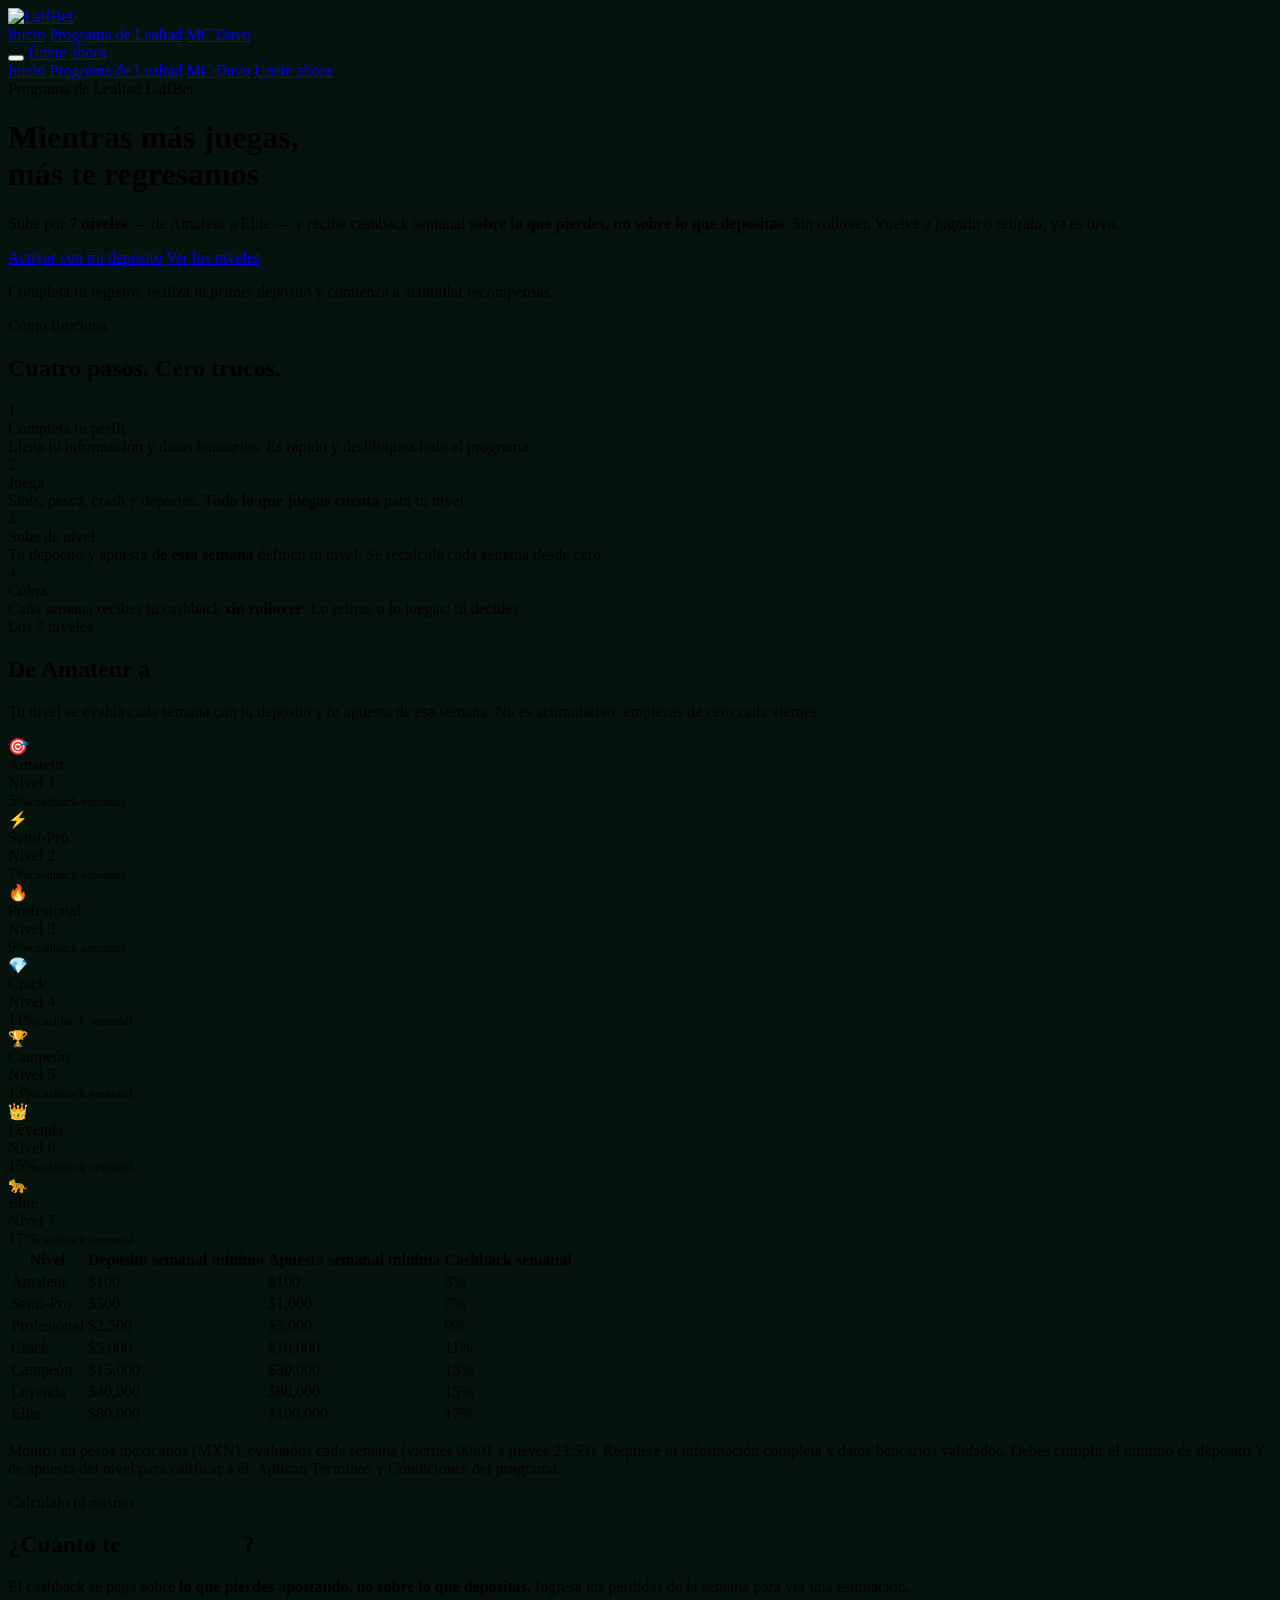
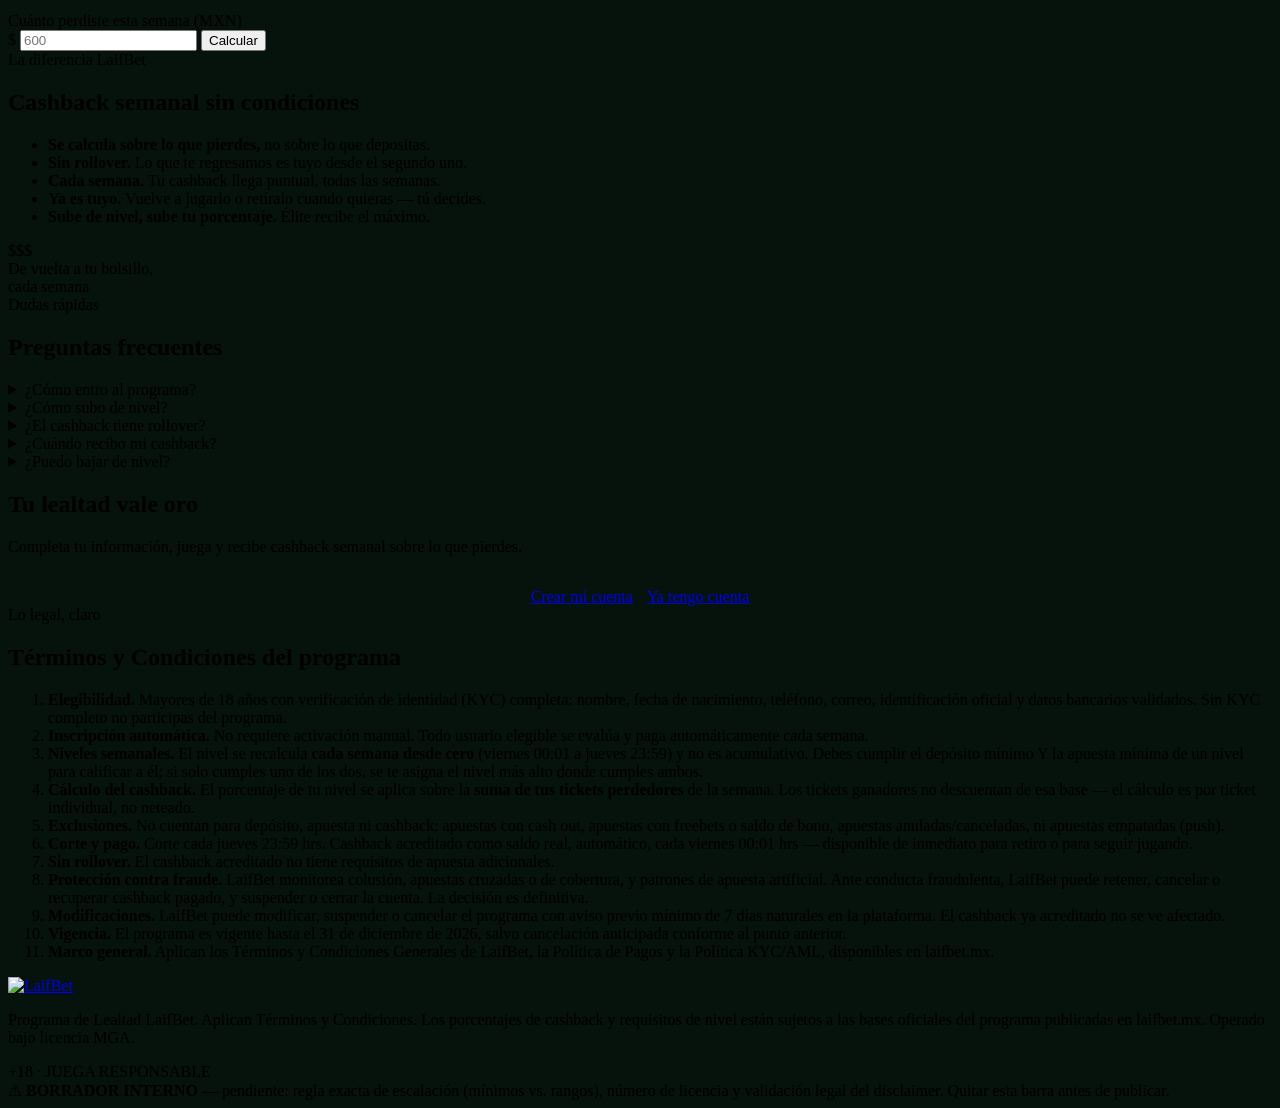
==== loyalty-program.html @ ebd6e674 "Add SEO and social media metadata to HTML files; create robots.txt and sitemap.xml - Included canoni" ====
<!DOCTYPE html>
<html lang="es" style="background:#06120C">
<head>
<meta charset="UTF-8">
<meta name="viewport" content="width=device-width, initial-scale=1.0">
<title>Programa de Lealtad — LaifBet</title>
<meta name="description" content="Sube de nivel en LaifBet y recibe cashback semanal sin rollover. 7 niveles, de Amateur a Élite. Vuelve a jugarlo o retíralo, ya es tuyo.">
<link rel="canonical" href="https://promociones.laifbet.mx/loyalty-program.html">
<meta name="robots" content="index, follow">

<meta property="og:type" content="website">
<meta property="og:site_name" content="LaifBet">
<meta property="og:locale" content="es_MX">
<meta property="og:url" content="https://promociones.laifbet.mx/loyalty-program.html">
<meta property="og:title" content="Programa de Lealtad — LaifBet">
<meta property="og:description" content="Sube de nivel en LaifBet y recibe cashback semanal sin rollover. 7 niveles, de Amateur a Élite. Vuelve a jugarlo o retíralo, ya es tuyo.">
<meta property="og:image" content="https://promociones.laifbet.mx/images/og-image.png">
<meta property="og:image:width" content="1731">
<meta property="og:image:height" content="909">
<meta property="og:image:alt" content="LaifBet">

<meta name="twitter:card" content="summary_large_image">
<meta name="twitter:title" content="Programa de Lealtad — LaifBet">
<meta name="twitter:description" content="Sube de nivel en LaifBet y recibe cashback semanal sin rollover. 7 niveles, de Amateur a Élite. Vuelve a jugarlo o retíralo, ya es tuyo.">
<meta name="twitter:image" content="https://promociones.laifbet.mx/images/og-image.png">

<link rel="icon" href="images/favicon.png" type="image/png">
<link rel="preload" href="fonts/hanken-grotesk-400-800.woff2" as="font" type="font/woff2" crossorigin>
<link rel="preload" href="fonts/saira-condensed-800.woff2" as="font" type="font/woff2" crossorigin>
<link rel="stylesheet" href="css/fonts.css">
<link rel="stylesheet" href="css/base.css">
<link rel="stylesheet" href="css/loyalty-program.css">
</head>
<body>

<nav class="topbar" id="topbar">
  <a href="index.html" class="logo"><img src="images/logo.webp" alt="LaifBet"></a>
  <div class="main-nav">
    <a href="index.html">Inicio</a>
    <a href="loyalty-program.html" class="active">Programa de Lealtad</a>
    <a href="mcddavo.html">MC Davo</a>
  </div>
  <button class="burger" id="burgerBtn" aria-label="Abrir menú" aria-expanded="false">
    <span></span><span></span><span></span>
  </button>
  <a class="nav-cta" href="#unete">Únete ahora</a>
</nav>
<div class="mobile-nav" id="mobileNav">
  <a href="index.html">Inicio</a>
  <a href="loyalty-program.html" class="active">Programa de Lealtad</a>
  <a href="mcddavo.html">MC Davo</a>
  <a class="nav-cta" href="#unete">Únete ahora</a>
</div>

<header class="hero">
  <div class="kicker badge">Programa de Lealtad LaifBet</div>
  <h1>Mientras más juegas,<br><span class="gold">más te regresamos</span></h1>
  <p class="sub">Sube por <b>7 niveles</b> — de Amateur a Élite — y recibe cashback semanal <b>sobre lo que pierdes, no sobre lo que depositas</b>. Sin rollover. Vuelve a jugarlo o retíralo, ya es tuyo.</p>
  <div class="ctas">
    <a class="btn-gold btn-oro" href="#unete">Activar con mi depósito</a>
    <a class="btn-ghost" href="#niveles">Ver los niveles</a>
  </div>
  <p class="req">Completa tu registro, realiza tu primer depósito y comienza a acumular recompensas.</p>
</header>

<section>
  <div class="sec-kicker">Cómo funciona</div>
  <h2>Cuatro pasos. Cero trucos.</h2>
  <div class="pasos">
    <div class="paso"><div class="n">1</div><div class="tt">Completa tu perfil</div><div class="dd">Llena tu información y datos bancarios. Es rápido y desbloquea todo el programa.</div></div>
    <div class="paso"><div class="n">2</div><div class="tt">Juega</div><div class="dd">Slots, pesca, crash y deportes. <b>Todo lo que juegas cuenta</b> para tu nivel.</div></div>
    <div class="paso"><div class="n">3</div><div class="tt">Sube de nivel</div><div class="dd">Tu depósito y apuesta <b>de esta semana</b> definen tu nivel. Se recalcula cada semana desde cero.</div></div>
    <div class="paso"><div class="n">4</div><div class="tt">Cobra</div><div class="dd">Cada semana recibes tu cashback <b>sin rollover</b>. Lo retiras o lo juegas: tú decides.</div></div>
  </div>
</section>

<section id="niveles" class="niveles-wrap">
  <div class="sec-kicker">Los 7 niveles</div>
  <h2>De Amateur a <span style="background:linear-gradient(180deg,var(--oro-brillo),var(--oro));-webkit-background-clip:text;background-clip:text;color:transparent">Élite</span></h2>
  <p class="sec-sub">Tu nivel se evalúa cada semana con tu depósito y tu apuesta de esa semana. No es acumulativo: empiezas de cero cada viernes.</p>

  <div class="escalera">
    <div class="nivel h1"><div class="ico">🎯</div><div class="nm">Amateur</div><div class="lv">Nivel 1</div><div class="cb">5%<small>cashback semanal</small></div></div>
    <div class="nivel h2"><div class="ico">⚡</div><div class="nm">Semi-Pro</div><div class="lv">Nivel 2</div><div class="cb">7%<small>cashback semanal</small></div></div>
    <div class="nivel h3"><div class="ico">🔥</div><div class="nm">Profesional</div><div class="lv">Nivel 3</div><div class="cb">9%<small>cashback semanal</small></div></div>
    <div class="nivel h4"><div class="ico">💎</div><div class="nm">Crack</div><div class="lv">Nivel 4</div><div class="cb">11%<small>cashback semanal</small></div></div>
    <div class="nivel h5"><div class="ico">🏆</div><div class="nm">Campeón</div><div class="lv">Nivel 5</div><div class="cb">13%<small>cashback semanal</small></div></div>
    <div class="nivel h6"><div class="ico">👑</div><div class="nm">Leyenda</div><div class="lv">Nivel 6</div><div class="cb">15%<small>cashback semanal</small></div></div>
    <div class="nivel h7"><div class="ico">🐆</div><div class="nm">Élite</div><div class="lv">Nivel 7</div><div class="cb">17%<small>cashback semanal</small></div></div>
  </div>
  <div class="req-tabla">
    <table>
      <thead><tr><th>Nivel</th><th>Depósito semanal mínimo</th><th>Apuesta semanal mínima</th><th>Cashback semanal</th></tr></thead>
      <tbody>
        <tr><td class="tnm">Amateur</td><td class="num">$100</td><td class="num">$100</td><td class="cbnum">5%</td></tr>
        <tr><td class="tnm">Semi-Pro</td><td class="num">$500</td><td class="num">$1,000</td><td class="cbnum">7%</td></tr>
        <tr><td class="tnm">Profesional</td><td class="num">$2,500</td><td class="num">$5,000</td><td class="cbnum">9%</td></tr>
        <tr><td class="tnm">Crack</td><td class="num">$5,000</td><td class="num">$10,000</td><td class="cbnum">11%</td></tr>
        <tr><td class="tnm">Campeón</td><td class="num">$15,000</td><td class="num">$30,000</td><td class="cbnum">13%</td></tr>
        <tr><td class="tnm">Leyenda</td><td class="num">$40,000</td><td class="num">$80,000</td><td class="cbnum">15%</td></tr>
        <tr><td class="tnm">Élite</td><td class="num">$80,000</td><td class="num">$100,000</td><td class="cbnum">17%</td></tr>
      </tbody>
    </table>
    <p class="tabla-nota">Montos en pesos mexicanos (MXN), evaluados cada semana (viernes 00:01 a jueves 23:59). Requiere tu información completa y datos bancarios validados. Debes cumplir el mínimo de depósito Y de apuesta del nivel para calificar a él. Aplican Términos y Condiciones del programa.</p>
  </div>
</section>

<section class="calc-sec" id="calculadora">
  <div class="sec-kicker">Calcúlalo tú mismo</div>
  <h2>¿Cuánto te <span style="background:linear-gradient(180deg,var(--oro-brillo),var(--oro));-webkit-background-clip:text;background-clip:text;color:transparent">regresamos</span>?</h2>
  <p class="sec-sub">El cashback se paga sobre <b>lo que pierdes apostando, no sobre lo que depositas.</b> Ingresa tus pérdidas de la semana para ver una estimación.</p>
  <div class="calc">
    <div class="calc-in">
      <label for="perd">Cuánto perdiste esta semana (MXN)</label>
      <div class="calc-row">
        <span class="peso">$</span>
        <input type="number" id="perd" min="0" placeholder="600" inputmode="numeric">
        <button class="btn-gold btn-oro calc-btn" onclick="calc()">Calcular</button>
      </div>
    </div>
    <div class="calc-out" id="out" style="display:none">
      <div class="co-nivel">Tu nivel esta semana: <b id="oNivel">—</b></div>
      <div class="co-pct" id="oPct">—</div>
      <div class="co-lbl">estimado de cashback semanal</div>
      <div class="co-ej" id="oEj"></div>
    </div>
  </div>
</section>

<div class="cash">
  <div class="tx">
    <div class="sec-kicker">La diferencia LaifBet</div>
    <h2>Cashback semanal <span class="gold-soft">sin condiciones</span></h2>
    <ul>
      <li><b>Se calcula sobre lo que pierdes,</b> no sobre lo que depositas.</li>
      <li><b>Sin rollover.</b> Lo que te regresamos es tuyo desde el segundo uno.</li>
      <li><b>Cada semana.</b> Tu cashback llega puntual, todas las semanas.</li>
      <li><b>Ya es tuyo.</b> Vuelve a jugarlo o retíralo cuando quieras — tú decides.</li>
      <li><b>Sube de nivel, sube tu porcentaje.</b> Élite recibe el máximo.</li>
    </ul>
  </div>
  <div class="big">
    <div class="pct">$$$</div>
    <div class="lbl">De vuelta a tu bolsillo,<br>cada semana</div>
  </div>
</div>

<section class="faq">
  <div class="sec-kicker">Dudas rápidas</div>
  <h2>Preguntas frecuentes</h2>
  <details><summary>¿Cómo entro al programa?</summary><p>Completa tu registro, realiza un depósito con dinero real y comienza a jugar. Una vez que cumplas los requisitos, empezarás a acumular puntos y avanzar de nivel automáticamente.</p></details>
  <details><summary>¿Cómo subo de nivel?</summary><p>Con tu <b>depósito y apuesta de esa semana</b>. Debes cumplir ambos mínimos del nivel. El sistema lo calcula automáticamente en cada corte.</p></details>
  <details><summary>¿El cashback tiene rollover?</summary><p><b>No.</b> El cashback semanal de LaifBet no tiene requisitos de apuesta. Puedes retirarlo directamente.</p></details>
  <details><summary>¿Cuándo recibo mi cashback?</summary><p>Se acredita <b>cada viernes 00:01 hrs</b>, con base en tu nivel de la semana que acaba de cerrar (corte jueves 23:59 hrs).</p></details>
  <details><summary>¿Puedo bajar de nivel?</summary><p>Sí. Tu nivel <b>se recalcula cada semana desde cero</b> — no es permanente ni acumulativo. Depende solo de tu actividad de esa semana.</p></details>
</section>

<section class="final" id="unete">
  <h2>Tu lealtad <span class="gold-soft">vale oro</span></h2>
  <p class="sec-sub" style="margin:14px auto 0">Completa tu información, juega y recibe cashback semanal sobre lo que pierdes.</p>
  <div class="ctas" style="margin-top:32px;display:flex;justify-content:center;gap:14px;flex-wrap:wrap">
    <a class="btn-gold btn-oro" href="https://laifbet.mx">Crear mi cuenta</a>
    <a class="btn-ghost" href="https://laifbet.mx">Ya tengo cuenta</a>
  </div>
</section>

<section class="tyc" id="terminos">
  <div class="sec-kicker">Lo legal, claro</div>
  <h2>Términos y Condiciones del programa</h2>
  <ol class="tyc-lista">
    <li><b>Elegibilidad.</b> Mayores de 18 años con verificación de identidad (KYC) completa: nombre, fecha de nacimiento, teléfono, correo, identificación oficial y datos bancarios validados. Sin KYC completo no participas del programa.</li>
    <li><b>Inscripción automática.</b> No requiere activación manual. Todo usuario elegible se evalúa y paga automáticamente cada semana.</li>
    <li><b>Niveles semanales.</b> El nivel se recalcula <b>cada semana desde cero</b> (viernes 00:01 a jueves 23:59) y no es acumulativo. Debes cumplir el depósito mínimo Y la apuesta mínima de un nivel para calificar a él; si solo cumples uno de los dos, se te asigna el nivel más alto donde cumples ambos.</li>
    <li><b>Cálculo del cashback.</b> El porcentaje de tu nivel se aplica sobre la <b>suma de tus tickets perdedores</b> de la semana. Los tickets ganadores no descuentan de esa base — el cálculo es por ticket individual, no neteado.</li>
    <li><b>Exclusiones.</b> No cuentan para depósito, apuesta ni cashback: apuestas con cash out, apuestas con freebets o saldo de bono, apuestas anuladas/canceladas, ni apuestas empatadas (push).</li>
    <li><b>Corte y pago.</b> Corte cada jueves 23:59 hrs. Cashback acreditado como saldo real, automático, cada viernes 00:01 hrs — disponible de inmediato para retiro o para seguir jugando.</li>
    <li><b>Sin rollover.</b> El cashback acreditado no tiene requisitos de apuesta adicionales.</li>
    <li><b>Protección contra fraude.</b> LaifBet monitorea colusión, apuestas cruzadas o de cobertura, y patrones de apuesta artificial. Ante conducta fraudulenta, LaifBet puede retener, cancelar o recuperar cashback pagado, y suspender o cerrar la cuenta. La decisión es definitiva.</li>
    <li><b>Modificaciones.</b> LaifBet puede modificar, suspender o cancelar el programa con aviso previo mínimo de 7 días naturales en la plataforma. El cashback ya acreditado no se ve afectado.</li>
    <li><b>Vigencia.</b> El programa es vigente hasta el 31 de diciembre de 2026, salvo cancelación anticipada conforme al punto anterior.</li>
    <li><b>Marco general.</b> Aplican los Términos y Condiciones Generales de LaifBet, la Política de Pagos y la Política KYC/AML, disponibles en laifbet.mx.</li>
  </ol>
</section>

<footer>
  <a href="index.html" class="logo"><img src="images/logo.webp" alt="LaifBet"></a>
  <p class="legal">Programa de Lealtad LaifBet. Aplican Términos y Condiciones. Los porcentajes de cashback y requisitos de nivel están sujetos a las bases oficiales del programa publicadas en laifbet.mx. Operado bajo licencia MGA.</p>
  <div class="rs">+18 · JUEGA RESPONSABLE</div>
</footer>

<script src="js/nav.js"></script>
<script src="js/loyalty-program.js"></script>
<div class="draft">⚠ <b>BORRADOR INTERNO</b> — pendiente: regla exacta de escalación (mínimos vs. rangos), número de licencia y validación legal del disclaimer. Quitar esta barra antes de publicar.</div>
</body>
</html>
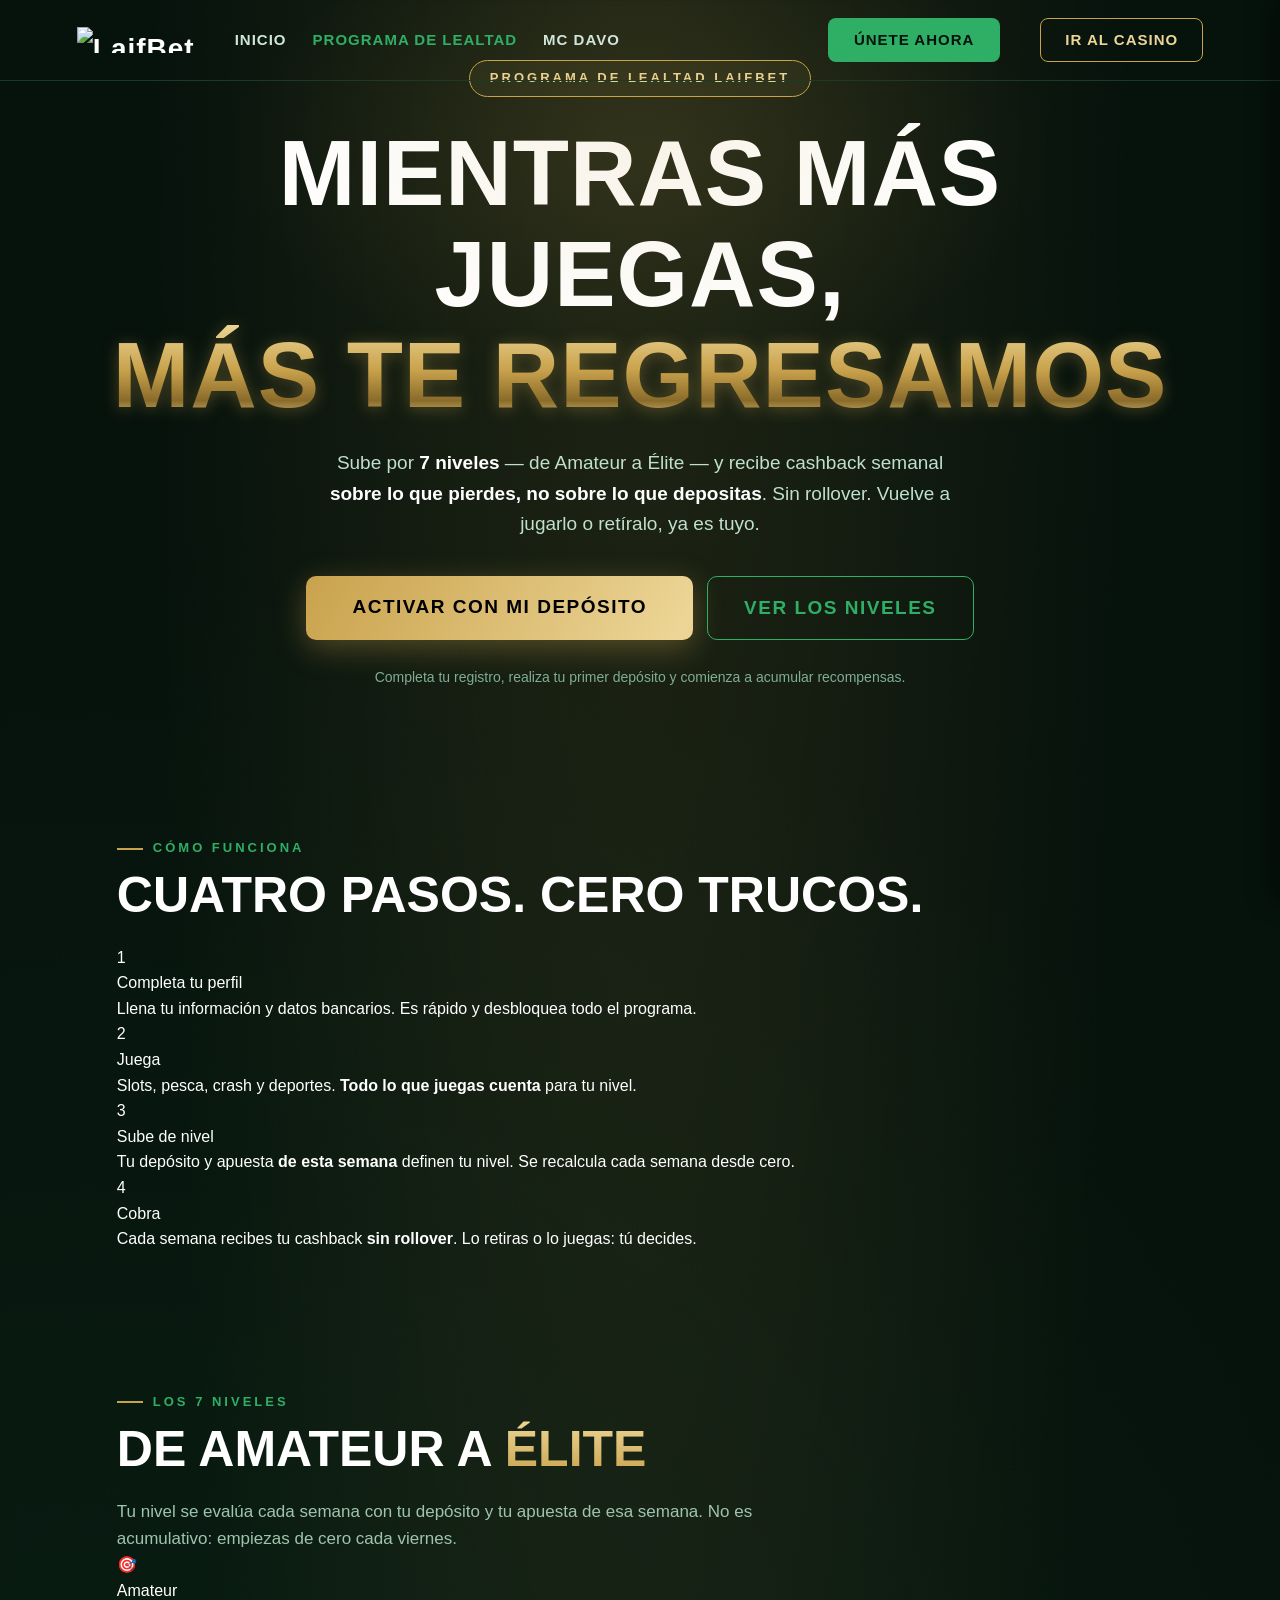
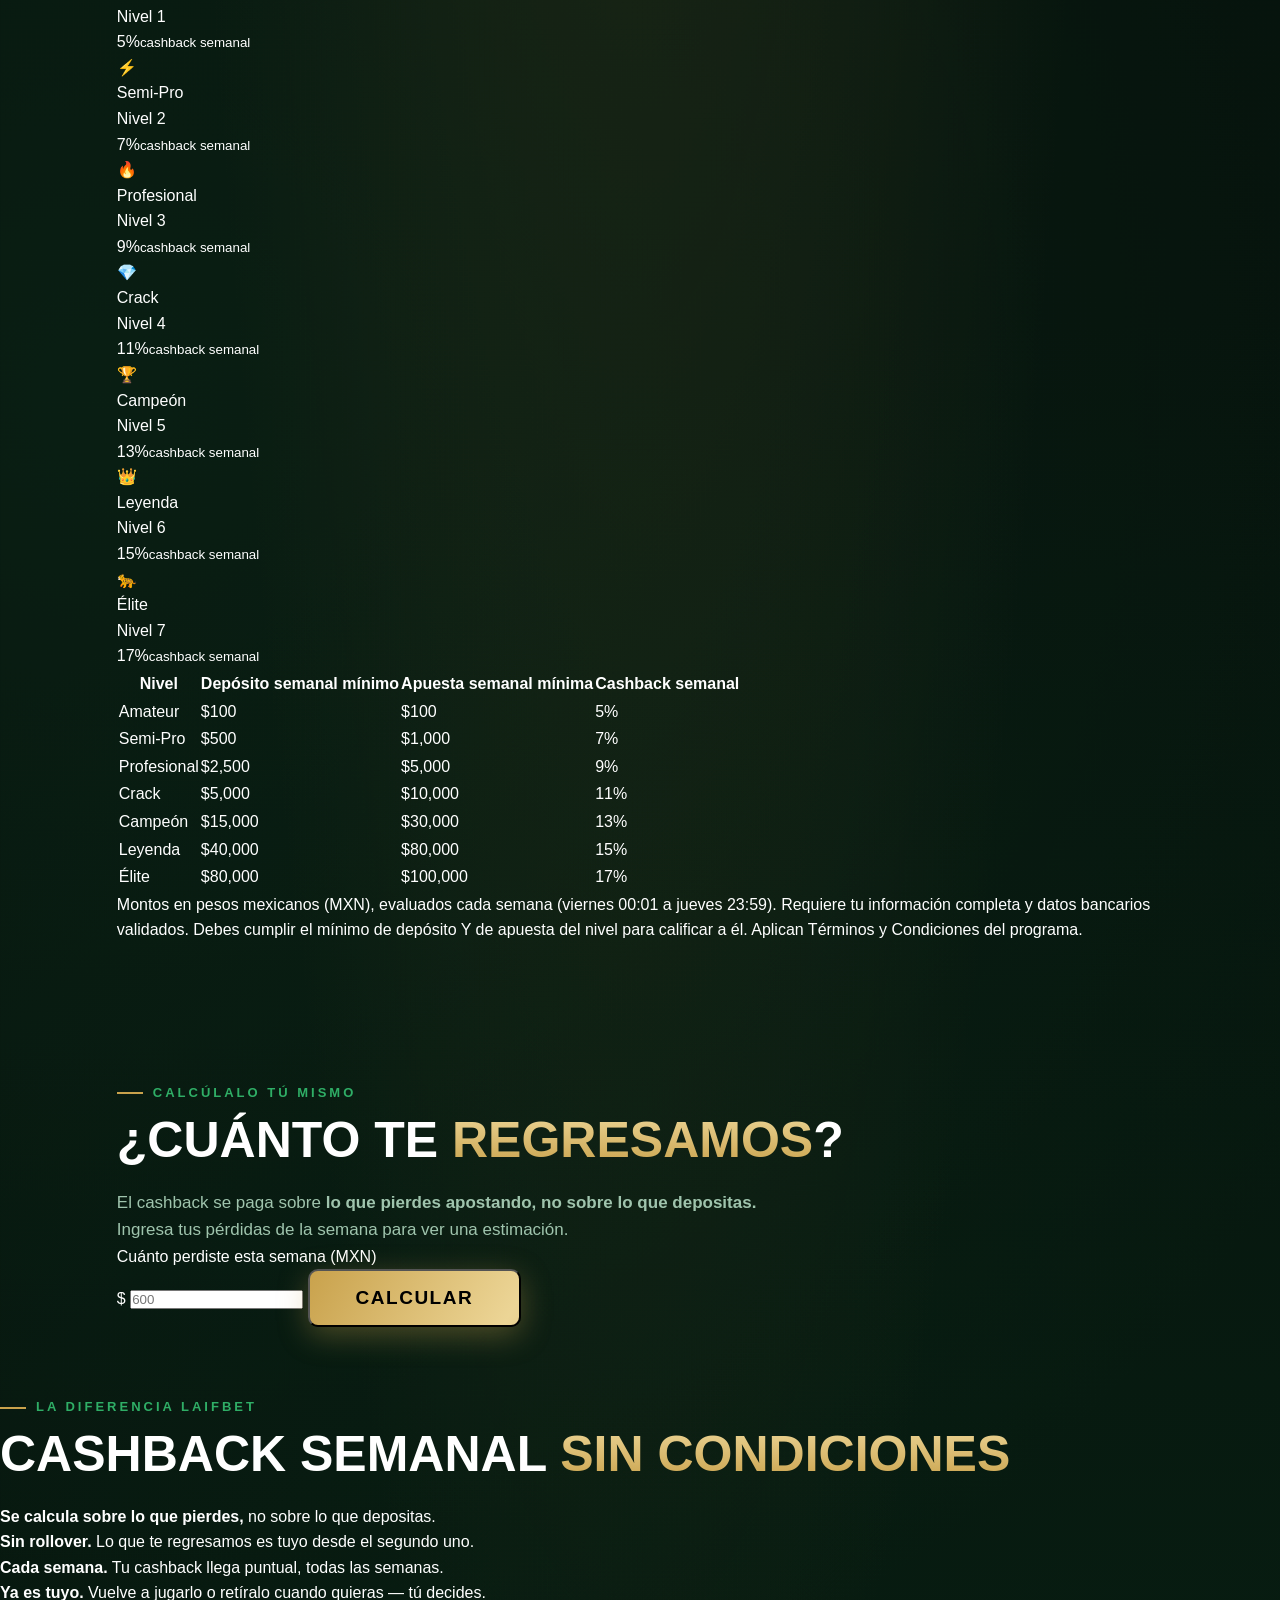
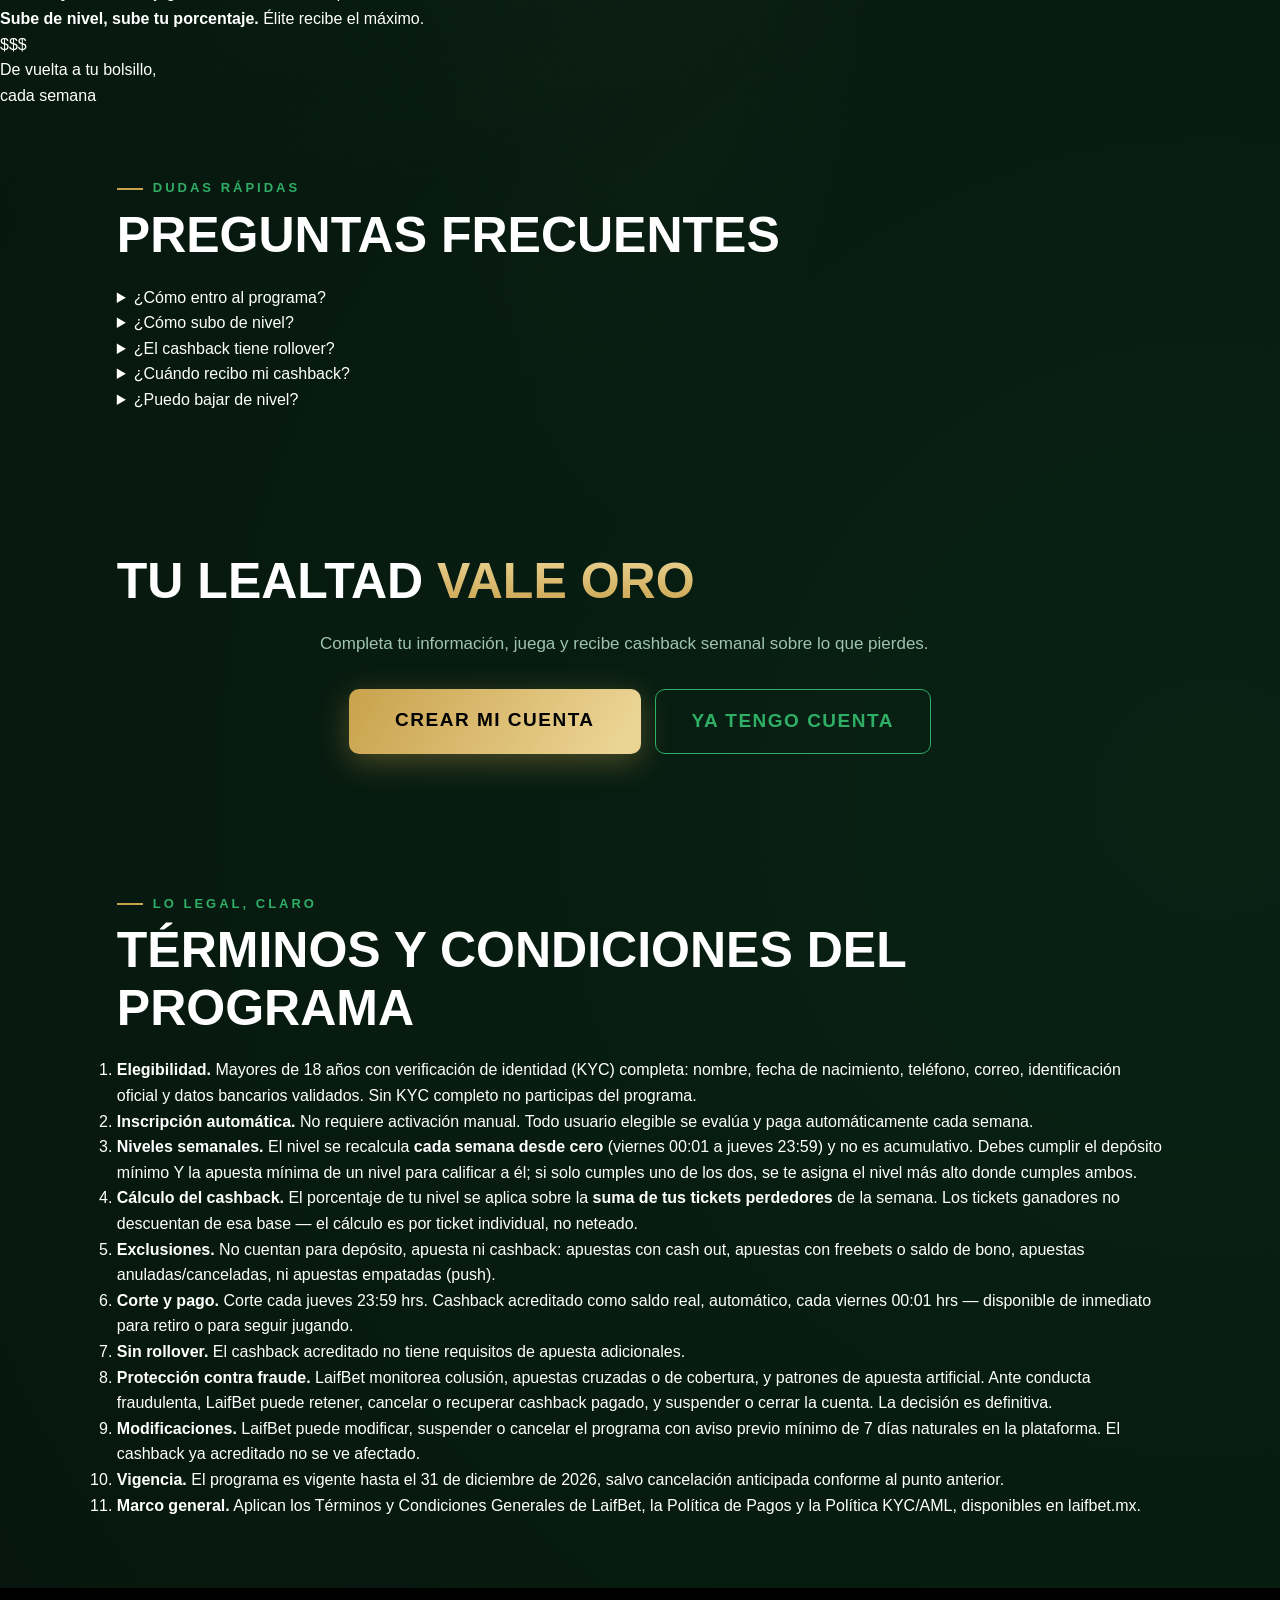
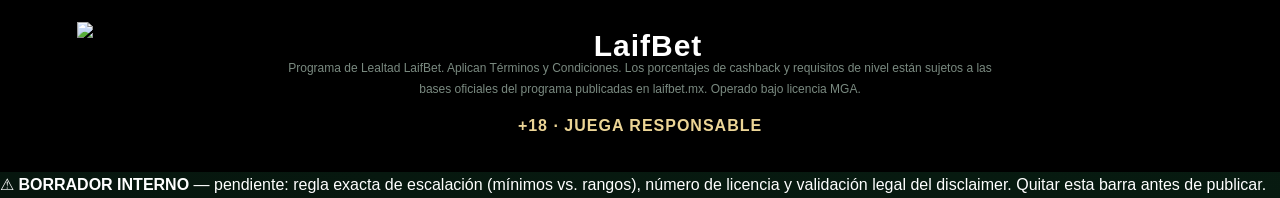
==== commit b1269195: "Update navigation links and styles across multiple HTML files - Changed logo links to point directly" ====
--- a/loyalty-program.html
+++ b/loyalty-program.html
@@ -35,7 +35,7 @@
 <body>
 
 <nav class="topbar" id="topbar">
-  <a href="index.html" class="logo"><img src="images/logo.webp" alt="LaifBet"></a>
+  <a href="https://www.laifbet.com" class="logo"><img src="images/logo.webp" alt="LaifBet"></a>
   <div class="main-nav">
     <a href="index.html">Inicio</a>
     <a href="loyalty-program.html" class="active">Programa de Lealtad</a>
@@ -45,6 +45,7 @@
     <span></span><span></span><span></span>
   </button>
   <a class="nav-cta" href="#unete">Únete ahora</a>
+  <a class="nav-casino" href="https://www.laifbet.com">Ir al Casino</a>
 </nav>
 <div class="mobile-nav" id="mobileNav">
   <a href="index.html">Inicio</a>
--- a/css/base.css
+++ b/css/base.css
@@ -0,0 +1,78 @@
+/* ===== SHARED ACROSS ALL PAGES (index, loyalty-program, mcddavo) ===== */
+
+:root{
+  --verde:#0F502B; --verde-osc:#0B371E; --negro:#000; --gris:#D9D9D9; --blanco:#fff;
+  --verde-luz:#2FAE66; --oro:#C9A24C; --oro-brillo:#ECD596;
+  --fondo:#06120C; --panel:#0C2015; --borde:#1B3A28;
+}
+*{box-sizing:border-box;margin:0;padding:0}
+html{scroll-behavior:smooth}
+body{font-family:'Hanken Grotesk',sans-serif;background:var(--fondo);color:#fff;line-height:1.6;overflow-x:hidden;
+  background-image:
+    radial-gradient(ellipse at 50% -10%, rgba(201,162,76,.14), transparent 55%),
+    radial-gradient(circle at 8% 40%, rgba(47,174,102,.08), transparent 45%),
+    radial-gradient(circle at 95% 80%, rgba(15,80,43,.25), transparent 50%);}
+a{color:inherit}
+.gold{background:linear-gradient(180deg,var(--oro-brillo) 0%,var(--oro) 45%,#8a6b2a 75%,var(--oro-brillo) 100%);-webkit-background-clip:text;background-clip:text;color:transparent;filter:drop-shadow(0 2px 8px rgba(201,162,76,.35))}
+.gold-soft{background:linear-gradient(180deg,var(--oro-brillo),var(--oro));-webkit-background-clip:text;background-clip:text;color:transparent}
+.badge{border:1px solid var(--oro);color:var(--oro-brillo);font-family:'Saira Condensed',sans-serif;font-style:normal;font-weight:700;text-transform:uppercase;border-radius:30px;background:rgba(201,162,76,.07)}
+
+/* ===== NAVBAR ===== */
+.topbar{display:flex;align-items:center;gap:40px;padding:18px 6vw;position:fixed;top:0;left:0;width:100%;z-index:100;border-bottom:1px solid var(--borde);background:transparent;transition:background .3s ease,border-color .3s ease}
+.topbar.scrolled{background:rgba(0,0,0,.92);border-bottom-color:var(--oro);backdrop-filter:blur(6px)}
+.logo{font-family:'Saira Condensed',sans-serif;font-style:normal;font-weight:800;font-size:28px;letter-spacing:1px;white-space:nowrap;text-decoration:none}
+.logo span{color:var(--verde-luz)}
+.logo img{height:26px;display:block}
+footer .logo img{height:36px;display:block;margin:0 auto}
+.main-nav{display:flex;gap:26px}
+.main-nav a{font-family:'Saira Condensed',sans-serif;font-style:normal;font-weight:700;text-transform:uppercase;letter-spacing:1px;font-size:15px;color:#cfe6d8;text-decoration:none;padding:6px 0}
+.main-nav a:hover,.main-nav a.active{color:var(--verde-luz)}
+.burger{display:none;flex-direction:column;justify-content:center;align-items:center;gap:4px;width:44px;height:44px;background:var(--oro);border:none;border-radius:10px;cursor:pointer;flex-shrink:0}
+.burger span{width:20px;height:2px;background:var(--negro);border-radius:2px}
+.nav-cta{background:var(--verde-luz);color:var(--fondo);font-family:'Saira Condensed',sans-serif;font-style:normal;font-weight:800;text-transform:uppercase;letter-spacing:1px;padding:10px 26px;border-radius:8px;text-decoration:none;font-size:15px;transition:.2s;white-space:nowrap;margin-left:auto}
+.nav-cta:hover{background:var(--oro);color:var(--negro)}
+.nav-casino{background:transparent;border:1px solid var(--oro);color:var(--oro-brillo);font-family:'Saira Condensed',sans-serif;font-style:normal;font-weight:800;text-transform:uppercase;letter-spacing:1px;padding:9px 24px;border-radius:8px;text-decoration:none;font-size:15px;transition:.2s;white-space:nowrap}
+.nav-casino:hover{background:rgba(201,162,76,.12)}
+.mobile-nav{position:fixed;top:0;right:0;height:100vh;height:100dvh;width:min(80vw,320px);display:flex;flex-direction:column;background:var(--verde-osc);border-left:1px solid var(--borde);padding:90px 24px 24px;transform:translateX(100%);transition:transform .3s ease;z-index:200;overflow-y:auto;box-shadow:-8px 0 24px rgba(0,0,0,.35)}
+.mobile-nav a{padding:14px 0;font-family:'Saira Condensed',sans-serif;font-style:normal;font-weight:700;text-transform:uppercase;letter-spacing:1px;font-size:15px;color:#cfe6d8;border-bottom:1px solid var(--borde);text-decoration:none}
+.mobile-nav a.active{color:var(--verde-luz)}
+.mobile-nav .nav-cta{display:block;width:100%;order:-1;margin-bottom:14px;padding:14px 26px;text-align:center;border-bottom:none;background:var(--oro);color:var(--negro)}
+.mobile-nav .nav-cta:hover{background:var(--oro-brillo)}
+.topbar.open + .mobile-nav{transform:translateX(0)}
+@media(max-width:900px){
+  .main-nav{display:none}
+  .burger{display:flex;order:1}
+  .topbar > .nav-cta{display:none}
+  .topbar > .nav-casino{margin-left:auto;padding:9px 16px;font-size:13px}
+}
+
+/* ===== HERO (base) ===== */
+.hero{text-align:center;padding:60px 6vw 80px;position:relative}
+.hero::before{content:"";position:absolute;top:-100px;left:50%;transform:translateX(-50%);width:min(900px,100vw);height:500px;
+  background:radial-gradient(ellipse, rgba(201,162,76,.12) 0%, transparent 65%);pointer-events:none}
+.hero .kicker{display:inline-block;letter-spacing:3px;font-size:13px;padding:7px 20px;margin-bottom:26px}
+.hero h1{font-family:'Saira Condensed',sans-serif;font-style:normal;font-weight:800;text-transform:uppercase;font-size:clamp(46px,8vw,92px);line-height:1.1;letter-spacing:1px}
+.hero .sub{max-width:640px;margin:22px auto 0;font-size:19px;color:#bfe0cc}
+.hero .sub b{color:#fff}
+.hero .ctas{margin-top:36px;display:flex;gap:14px;justify-content:center;flex-wrap:wrap}
+.btn-gold{background:linear-gradient(120deg,var(--oro) 0%,var(--oro-brillo) 50%,var(--oro) 100%);background-size:200%;color:var(--negro);font-family:'Saira Condensed',sans-serif;font-style:normal;font-weight:800;text-transform:uppercase;border-radius:10px;text-decoration:none;box-shadow:0 8px 30px rgba(201,162,76,.35);transition:.3s}
+.btn-gold:hover{background-position:100%;transform:translateY(-2px)}
+.btn-oro{letter-spacing:1.5px;font-size:19px;padding:16px 46px;display:inline-block}
+.btn-ghost{border:1px solid var(--verde-luz);color:var(--verde-luz);font-family:'Saira Condensed',sans-serif;font-style:normal;font-weight:700;text-transform:uppercase;letter-spacing:1.5px;font-size:19px;padding:16px 36px;border-radius:10px;text-decoration:none;transition:.2s;display:inline-block}
+.btn-ghost:hover{background:rgba(47,174,102,.12)}
+.hero .req{margin-top:26px;font-size:14px;color:#7fae93}
+.hero .req b{color:var(--oro-brillo)}
+
+/* ===== SECTION HEADINGS (base) ===== */
+section{padding:70px 6vw;max-width:1200px;margin:0 auto}
+.sec-kicker{font-family:'Saira Condensed',sans-serif;font-style:normal;font-weight:700;color:var(--verde-luz);letter-spacing:3px;text-transform:uppercase;font-size:13px;margin-bottom:8px;display:flex;align-items:center;gap:10px}
+.sec-kicker::before{content:"";width:26px;height:2px;background:var(--oro)}
+h2{font-family:'Saira Condensed',sans-serif;font-style:normal;font-weight:800;text-transform:uppercase;font-size:clamp(32px,4.5vw,50px);line-height:1.15;margin-bottom:16px;padding-bottom:4px}
+.sec-sub{color:#9fc4ad;max-width:640px;font-size:17px}
+
+/* ===== FOOTER ===== */
+footer{background:var(--negro);padding:34px 6vw;text-align:center}
+footer .logo{font-size:30px;margin-bottom:10px}
+footer .legal{font-size:12px;color:#7a8a80;max-width:720px;margin:0 auto;line-height:1.7}
+footer .legal b{color:#c9c9c9}
+.rs{margin-top:14px;font-family:'Saira Condensed',sans-serif;font-style:normal;font-weight:800;font-size:16px;color:var(--oro-brillo);letter-spacing:1px}
